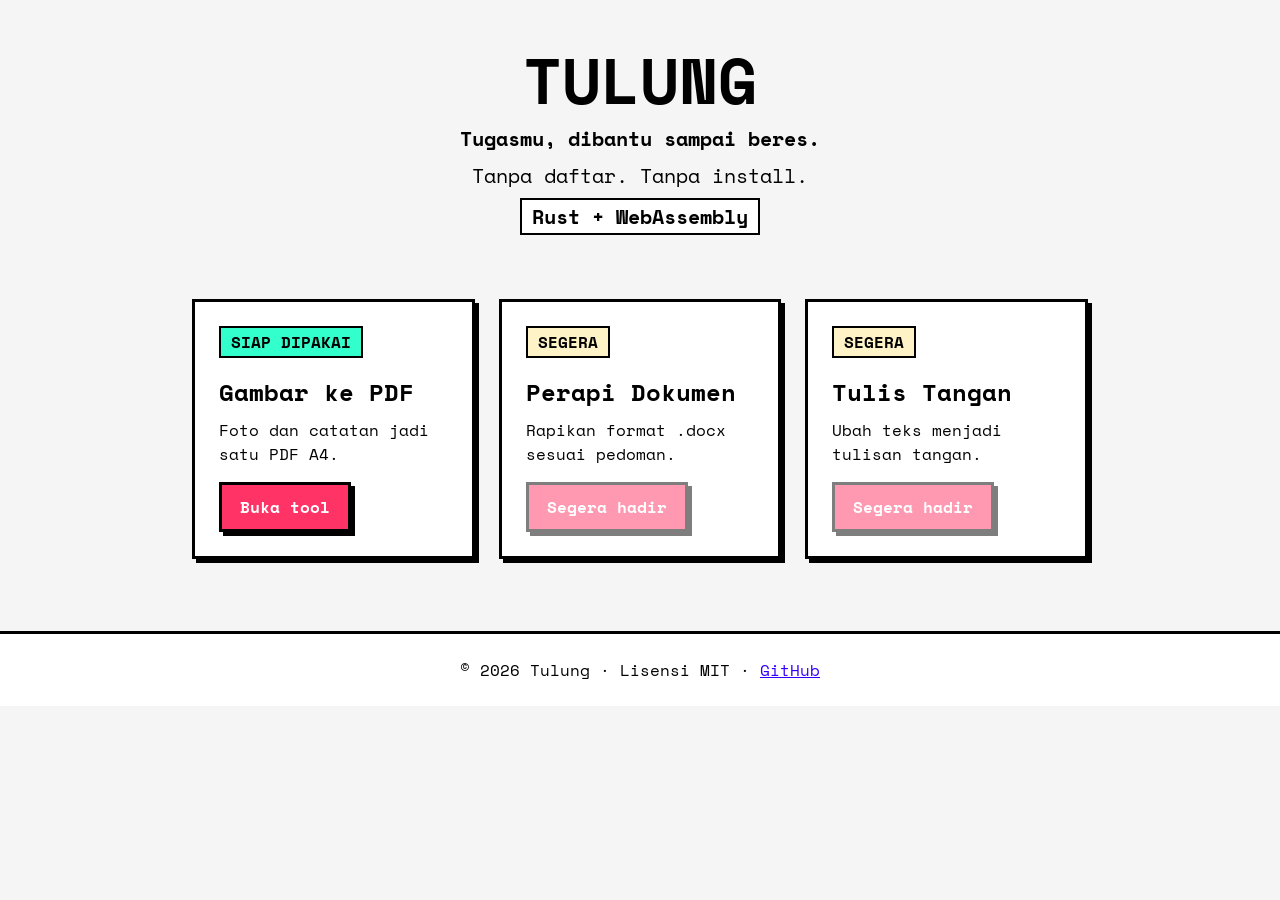
==== web/index.html @ e55a38f6 "docs(web): sederhanakan teks jadi singkat dan profesional" ====
<!DOCTYPE html>
<html lang="id">
<head>
  <meta charset="UTF-8">
  <meta name="viewport" content="width=device-width, initial-scale=1.0">
  <title>Tulung — Tugasmu, dibantu sampai beres</title>
  <link href="https://fonts.googleapis.com/css2?family=Space+Mono:wght@400;700&display=swap" rel="stylesheet">
  <link rel="stylesheet" href="styles.css">
</head>
<body>
  <main class="container">
    <header class="hero">
      <h1>TULUNG</h1>
      <p><strong>Tugasmu, dibantu sampai beres.</strong></p>
      <p>Tanpa daftar. Tanpa install.</p>
      <p><span class="badge">Rust + WebAssembly</span></p>
    </header>

    <section class="tools">
      <article class="tool-card brutal-border">
        <span class="status status-ready">SIAP DIPAKAI</span>
        <h2>Gambar ke PDF</h2>
        <p>Foto dan catatan jadi satu PDF A4.</p>
        <a class="btn brutal-btn" href="gambar-ke-pdf/">Buka tool</a>
      </article>

      <article class="tool-card brutal-border">
        <span class="status status-soon">SEGERA</span>
        <h2>Perapi Dokumen</h2>
        <p>Rapikan format .docx sesuai pedoman.</p>
        <button class="btn brutal-btn" disabled>Segera hadir</button>
      </article>

      <article class="tool-card brutal-border">
        <span class="status status-soon">SEGERA</span>
        <h2>Tulis Tangan</h2>
        <p>Ubah teks menjadi tulisan tangan.</p>
        <button class="btn brutal-btn" disabled>Segera hadir</button>
      </article>
    </section>
  </main>

  <footer>
    <p>&copy; 2026 Tulung &middot; Lisensi MIT &middot; <a href="https://github.com/senshiner/tulung">GitHub</a></p>
  </footer>
</body>
</html>
---- web/styles.css ----
/* Tulung: gaya neobrutalism, dipertahankan dari repo my-pdf.
   Token: Space Mono, border 3px hitam, bayangan keras 4px,
   primary #FF3366, secondary #3300FF, accent #33FFCC, bg #f5f5f5. */

:root {
  --primary: #ff3366;
  --secondary: #3300ff;
  --accent: #33ffcc;
  --bg: #f5f5f5;
  --ink: #000000;
  --paper: #ffffff;
  --highlight: #fef3c7;
}

* { box-sizing: border-box; }

body {
  font-family: 'Space Mono', monospace;
  background-color: var(--bg);
  color: var(--ink);
  margin: 0;
  overflow-x: hidden;
}

a { color: var(--secondary); }

.brutal-border {
  border: 3px solid var(--ink);
  box-shadow: 4px 4px 0 0 rgba(0, 0, 0, 1);
}

.brutal-btn {
  transition: transform 0.1s ease-in-out;
  cursor: pointer;
}

.brutal-btn:hover {
  transform: translate(-2px, -2px);
  box-shadow: 6px 6px 0 0 rgba(0, 0, 0, 1);
}

.brutal-btn:active {
  transform: translate(2px, 2px);
  box-shadow: 2px 2px 0 0 rgba(0, 0, 0, 1);
}

.container {
  max-width: 960px;
  margin: 0 auto;
  padding: 0 16px;
}

.hero {
  text-align: center;
  padding: 48px 16px 32px;
}

.hero h1 {
  font-size: clamp(36px, 10vw, 64px);
  line-height: 1;
  margin: 0 0 12px;
}

.hero p { font-size: clamp(16px, 4.5vw, 20px); margin: 8px 0; }

.badge {
  display: inline-block;
  border: 2px solid var(--ink);
  padding: 2px 10px;
  font-weight: 700;
  background: var(--paper);
}

.tools {
  display: grid;
  grid-template-columns: repeat(auto-fit, minmax(260px, 1fr));
  gap: 24px;
  padding: 24px 16px;
}

.tool-card {
  background: var(--paper);
  padding: 24px;
}

.tool-card h2 { margin: 0 0 8px; font-size: 24px; }
.tool-card p { margin: 0 0 16px; }

.tool-card .status {
  display: inline-block;
  padding: 2px 10px;
  font-weight: 700;
  border: 2px solid var(--ink);
  margin-bottom: 16px;
}

.status-ready { background: var(--accent); }
.status-soon { background: var(--highlight); }

.tool-card a.btn,
.tool-card button.btn {
  display: inline-block;
  padding: 10px 18px;
  font-family: 'Space Mono', monospace;
  font-weight: 700;
  font-size: 16px;
  text-decoration: none;
  color: #fff;
  background: var(--primary);
  border: 3px solid var(--ink);
  box-shadow: 4px 4px 0 0 rgba(0, 0, 0, 1);
}

.tool-card a.btn:hover,
.tool-card button.btn:hover {
  transform: translate(-2px, -2px);
  box-shadow: 6px 6px 0 0 rgba(0, 0, 0, 1);
}

.tool-card a.btn:disabled,
.tool-card button.btn:disabled {
  opacity: 0.5;
  cursor: not-allowed;
}

.drop-area {
  display: block;
  border: 3px dashed var(--ink);
  padding: 32px;
  text-align: center;
  cursor: pointer;
}

.drop-area.highlight { background-color: var(--highlight); }

.drop-area .drop-title,
.drop-area .drop-hint { display: block; }

.drop-area .drop-title { font-size: clamp(18px, 5vw, 22px); }
.drop-area .drop-hint { font-size: 14px; margin-top: 16px; }

.pick-btn {
  display: inline-block;
  padding: 10px 18px;
  background: var(--primary);
  color: #fff;
  font-weight: 700;
  margin-top: 16px;
}

.convert-btn {
  padding: 14px 28px;
  font-family: 'Space Mono', monospace;
  font-weight: 700;
  font-size: 20px;
  background: var(--secondary);
  color: #fff;
}

.convert-btn:disabled {
  opacity: 0.5;
  cursor: not-allowed;
}

.visually-hidden {
  position: absolute;
  width: 1px;
  height: 1px;
  margin: -1px;
  padding: 0;
  overflow: hidden;
  clip: rect(0 0 0 0);
  white-space: nowrap;
  border: 0;
}

.preview-grid {
  display: grid;
  grid-template-columns: repeat(auto-fill, minmax(140px, 1fr));
  gap: 12px;
  margin-top: 16px;
}

.preview-item {
  background: var(--bg);
  padding: 8px;
  position: relative;
}

.preview-item img {
  width: 100%;
  max-height: 150px;
  object-fit: contain;
  display: block;
}

.preview-item p {
  font-size: 12px;
  margin: 8px 0 0;
  overflow: hidden;
  text-overflow: ellipsis;
  white-space: nowrap;
}

.preview-item .remove {
  position: absolute;
  top: 4px;
  right: 4px;
  width: 24px;
  height: 24px;
  border: 2px solid var(--ink);
  background: var(--primary);
  color: #fff;
  font-weight: 700;
  cursor: pointer;
}

.preview-item .move {
  position: absolute;
  bottom: 4px;
  width: 24px;
  height: 24px;
  border: 2px solid var(--ink);
  background: var(--paper);
  font-weight: 700;
  cursor: pointer;
}

.preview-item .move-up { right: 32px; }
.preview-item .move-down { right: 4px; }

.preview-item .move:disabled {
  opacity: 0.4;
  cursor: not-allowed;
}

.result-row {
  display: flex;
  flex-wrap: wrap;
  align-items: center;
  gap: 8px;
}

.result-row input[type="text"] { flex: 1; min-width: 160px; }

#pdf-preview { height: 600px; }

input[type="text"] {
  font-family: 'Space Mono', monospace;
  font-weight: 700;
  padding: 8px 12px;
  border: 2px solid var(--ink);
}

.section {
  background: var(--paper);
  padding: 24px;
  margin-bottom: 32px;
}

footer {
  border-top: 3px solid var(--ink);
  background: var(--paper);
  text-align: center;
  padding: 24px 16px;
  margin-top: 48px;
}

footer p { margin: 0; }

/* HP: semua serba mengecil, tombol selebar layar. */
@media (max-width: 640px) {
  .container { padding: 0 12px; }

  .hero { padding: 32px 8px 24px; }

  .section { padding: 16px; margin-bottom: 24px; }

  .tools { padding: 16px 8px; gap: 16px; }
  .tool-card { padding: 16px; }

  .drop-area { padding: 20px 12px; }
  .pick-btn { width: 100%; padding: 12px 16px; }

  .convert-btn { width: 100%; max-width: 340px; font-size: 18px; }

  .preview-grid { grid-template-columns: repeat(auto-fill, minmax(110px, 1fr)); gap: 8px; }

  #pdf-preview { height: 420px; }

  footer { padding: 16px 12px; margin-top: 32px; font-size: 14px; }
}
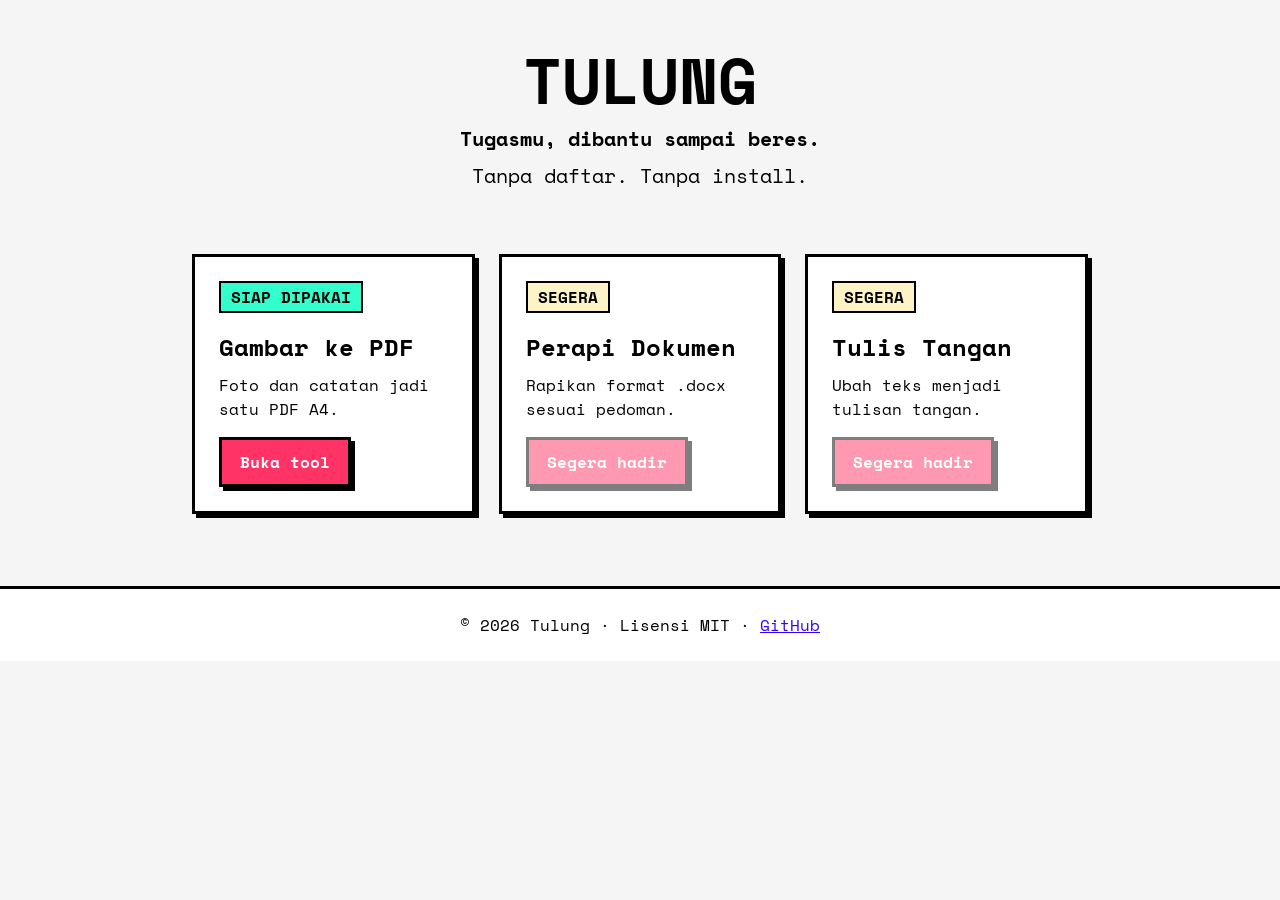
==== commit d63d5c68: "merge b64813c ke fix/hapus-badge-teknologi" ====
--- a/web/index.html
+++ b/web/index.html
@@ -13,7 +13,6 @@
       <h1>TULUNG</h1>
       <p><strong>Tugasmu, dibantu sampai beres.</strong></p>
       <p>Tanpa daftar. Tanpa install.</p>
-      <p><span class="badge">Rust + WebAssembly</span></p>
     </header>
 
     <section class="tools">
--- a/web/styles.css
+++ b/web/styles.css
@@ -62,14 +62,6 @@
 }
 
 .hero p { font-size: clamp(16px, 4.5vw, 20px); margin: 8px 0; }
-
-.badge {
-  display: inline-block;
-  border: 2px solid var(--ink);
-  padding: 2px 10px;
-  font-weight: 700;
-  background: var(--paper);
-}
 
 .tools {
   display: grid;
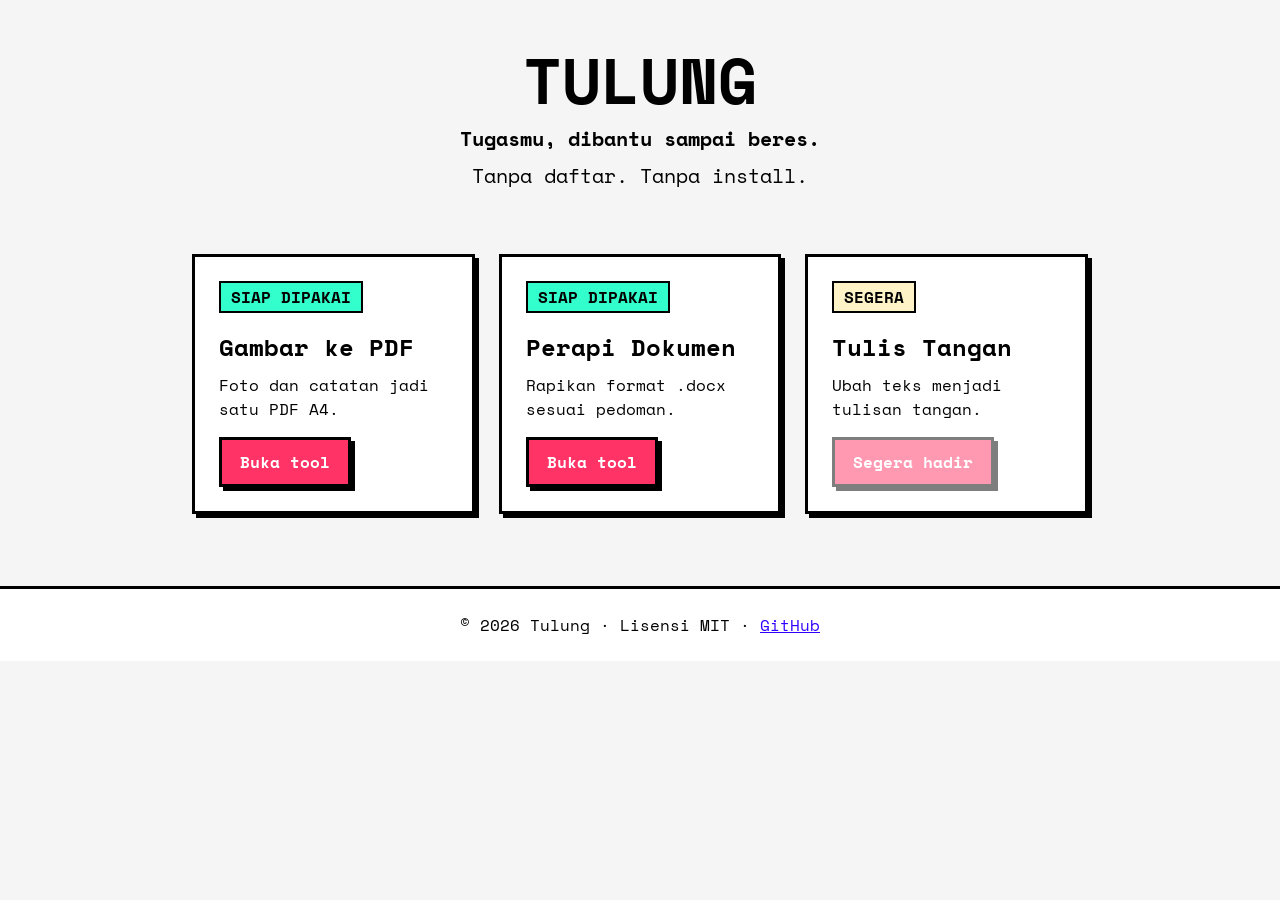
==== commit aebbeda6: "feat(perapi-dokumen): pindai dan perbaiki format .docx (Tahap 2)" ====
--- a/web/index.html
+++ b/web/index.html
@@ -24,10 +24,10 @@
       </article>
 
       <article class="tool-card brutal-border">
-        <span class="status status-soon">SEGERA</span>
+        <span class="status status-ready">SIAP DIPAKAI</span>
         <h2>Perapi Dokumen</h2>
         <p>Rapikan format .docx sesuai pedoman.</p>
-        <button class="btn brutal-btn" disabled>Segera hadir</button>
+        <a class="btn brutal-btn" href="perapi-dokumen/">Buka tool</a>
       </article>
 
       <article class="tool-card brutal-border">
--- a/web/styles.css
+++ b/web/styles.css
@@ -233,6 +233,20 @@
   gap: 8px;
 }
 
+.option-group { margin-top: 20px; }
+.option-group:first-child { margin-top: 0; }
+.option-label { font-weight: 700; margin: 0 0 8px; }
+.option-buttons { display: flex; flex-wrap: wrap; gap: 8px; }
+
+.option-btn {
+  padding: 8px 14px;
+  font-family: 'Space Mono', monospace;
+  font-weight: 700;
+  background: var(--paper);
+}
+
+.option-btn.selected { background: var(--ink); color: #fff; }
+
 .result-row input[type="text"] { flex: 1; min-width: 160px; }
 
 #pdf-preview { height: 600px; }
@@ -278,6 +292,8 @@
 
   .preview-grid { grid-template-columns: repeat(auto-fill, minmax(110px, 1fr)); gap: 8px; }
 
+  .option-btn { flex: 1 1 auto; }
+
   #pdf-preview { height: 420px; }
 
   footer { padding: 16px 12px; margin-top: 32px; font-size: 14px; }
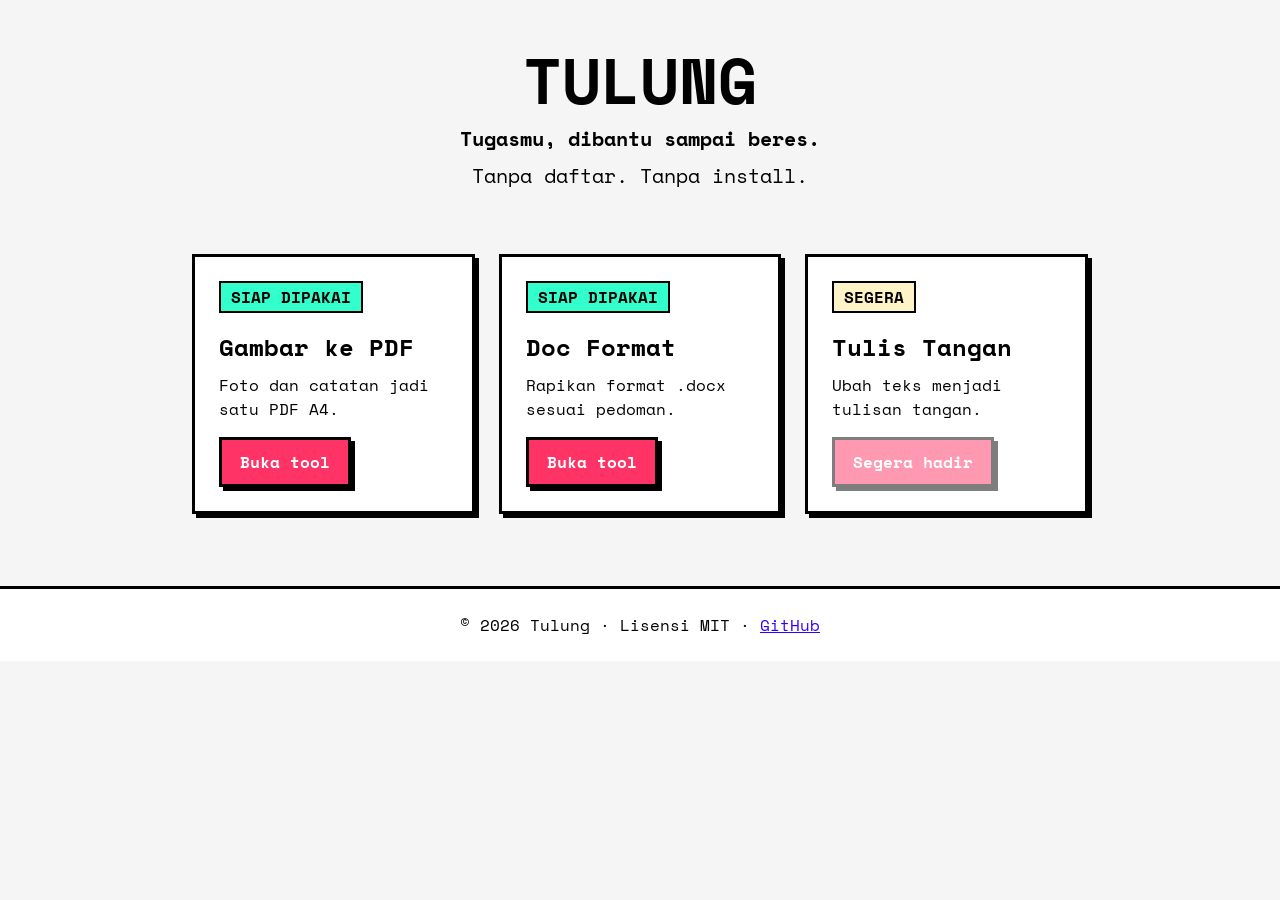
==== commit c6bc3196: "refactor(doc-format): ganti nama Perapi Dokumen jadi Doc Format" ====
--- a/web/index.html
+++ b/web/index.html
@@ -25,9 +25,9 @@
 
       <article class="tool-card brutal-border">
         <span class="status status-ready">SIAP DIPAKAI</span>
-        <h2>Perapi Dokumen</h2>
+        <h2>Doc Format</h2>
         <p>Rapikan format .docx sesuai pedoman.</p>
-        <a class="btn brutal-btn" href="perapi-dokumen/">Buka tool</a>
+        <a class="btn brutal-btn" href="doc-format/">Buka tool</a>
       </article>
 
       <article class="tool-card brutal-border">
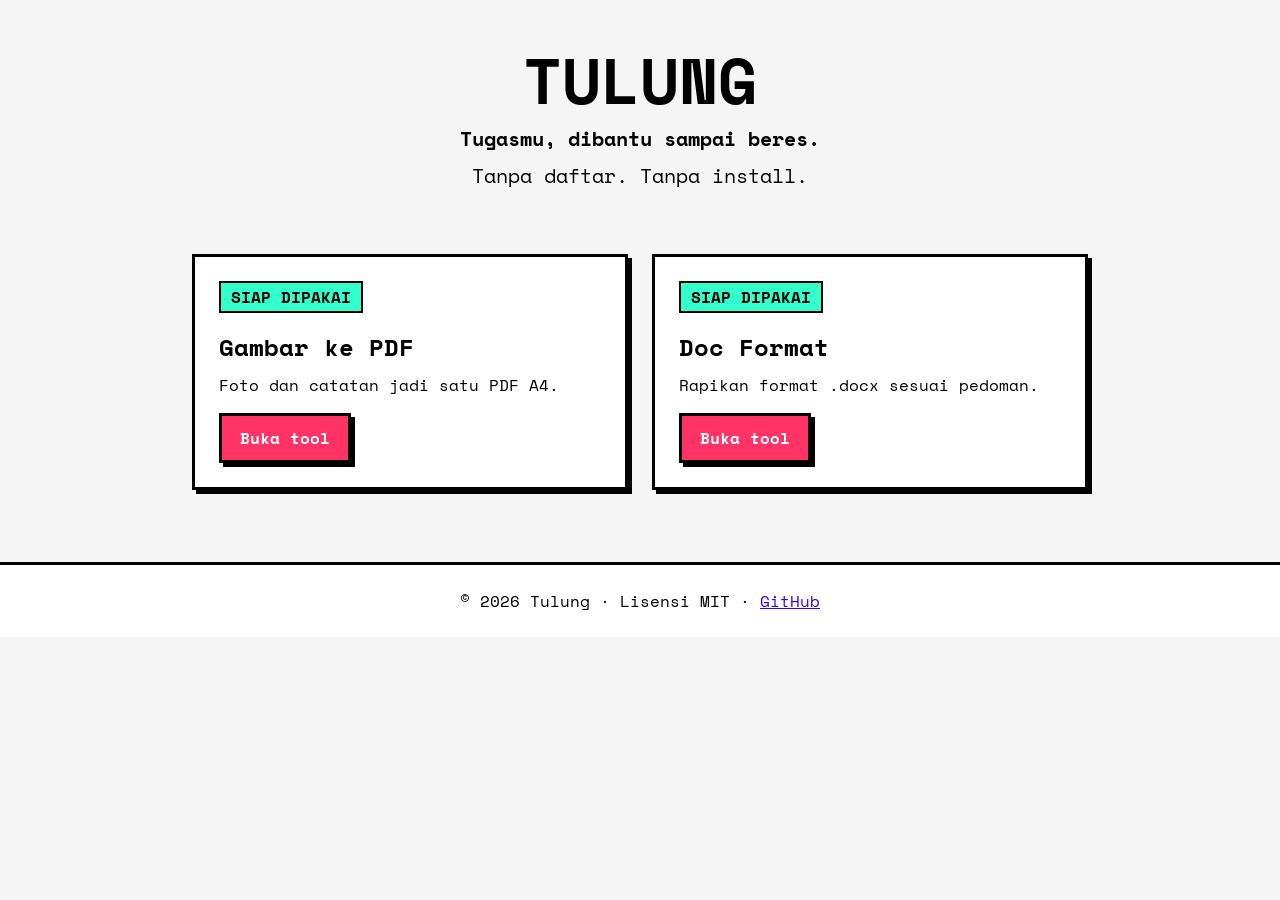
==== commit 413fd3c6: "fix: hapus kartu Tulis Tangan dari landing sampai fiturnya jadi" ====
--- a/web/index.html
+++ b/web/index.html
@@ -29,13 +29,6 @@
         <p>Rapikan format .docx sesuai pedoman.</p>
         <a class="btn brutal-btn" href="doc-format/">Buka tool</a>
       </article>
-
-      <article class="tool-card brutal-border">
-        <span class="status status-soon">SEGERA</span>
-        <h2>Tulis Tangan</h2>
-        <p>Ubah teks menjadi tulisan tangan.</p>
-        <button class="btn brutal-btn" disabled>Segera hadir</button>
-      </article>
     </section>
   </main>
 
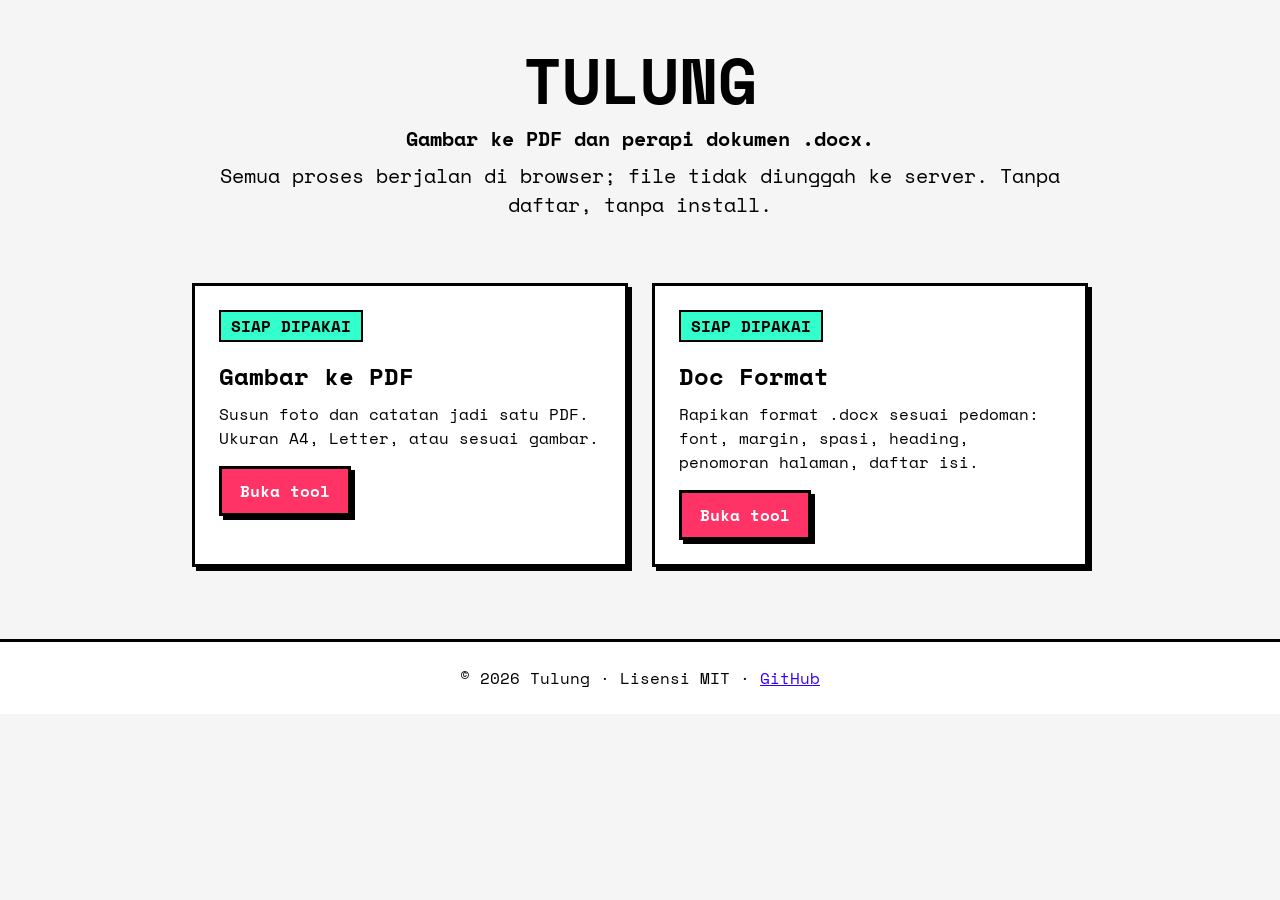
==== commit 45a85cdb: "chore: import Tulung source" ====
--- a/web/index.html
+++ b/web/index.html
@@ -3,7 +3,7 @@
 <head>
   <meta charset="UTF-8">
   <meta name="viewport" content="width=device-width, initial-scale=1.0">
-  <title>Tulung — Tugasmu, dibantu sampai beres</title>
+  <title>Tulung — Gambar ke PDF dan Perapi Dokumen .docx</title>
   <link href="https://fonts.googleapis.com/css2?family=Space+Mono:wght@400;700&display=swap" rel="stylesheet">
   <link rel="stylesheet" href="styles.css">
 </head>
@@ -11,22 +11,22 @@
   <main class="container">
     <header class="hero">
       <h1>TULUNG</h1>
-      <p><strong>Tugasmu, dibantu sampai beres.</strong></p>
-      <p>Tanpa daftar. Tanpa install.</p>
+      <p><strong>Gambar ke PDF dan perapi dokumen .docx.</strong></p>
+      <p>Semua proses berjalan di browser; file tidak diunggah ke server. Tanpa daftar, tanpa install.</p>
     </header>
 
     <section class="tools">
       <article class="tool-card brutal-border">
         <span class="status status-ready">SIAP DIPAKAI</span>
         <h2>Gambar ke PDF</h2>
-        <p>Foto dan catatan jadi satu PDF A4.</p>
+        <p>Susun foto dan catatan jadi satu PDF. Ukuran A4, Letter, atau sesuai gambar.</p>
         <a class="btn brutal-btn" href="gambar-ke-pdf/">Buka tool</a>
       </article>
 
       <article class="tool-card brutal-border">
         <span class="status status-ready">SIAP DIPAKAI</span>
         <h2>Doc Format</h2>
-        <p>Rapikan format .docx sesuai pedoman.</p>
+        <p>Rapikan format .docx sesuai pedoman: font, margin, spasi, heading, penomoran halaman, daftar isi.</p>
         <a class="btn brutal-btn" href="doc-format/">Buka tool</a>
       </article>
     </section>
--- a/web/styles.css
+++ b/web/styles.css
@@ -87,7 +87,6 @@
 }
 
 .status-ready { background: var(--accent); }
-.status-soon { background: var(--highlight); }
 
 .tool-card a.btn,
 .tool-card button.btn {
@@ -221,6 +220,18 @@
 .preview-item .move-up { right: 32px; }
 .preview-item .move-down { right: 4px; }
 
+.preview-item .rotate {
+  position: absolute;
+  bottom: 4px;
+  left: 4px;
+  width: 24px;
+  height: 24px;
+  border: 2px solid var(--ink);
+  background: var(--paper);
+  font-weight: 700;
+  cursor: pointer;
+}
+
 .preview-item .move:disabled {
   opacity: 0.4;
   cursor: not-allowed;
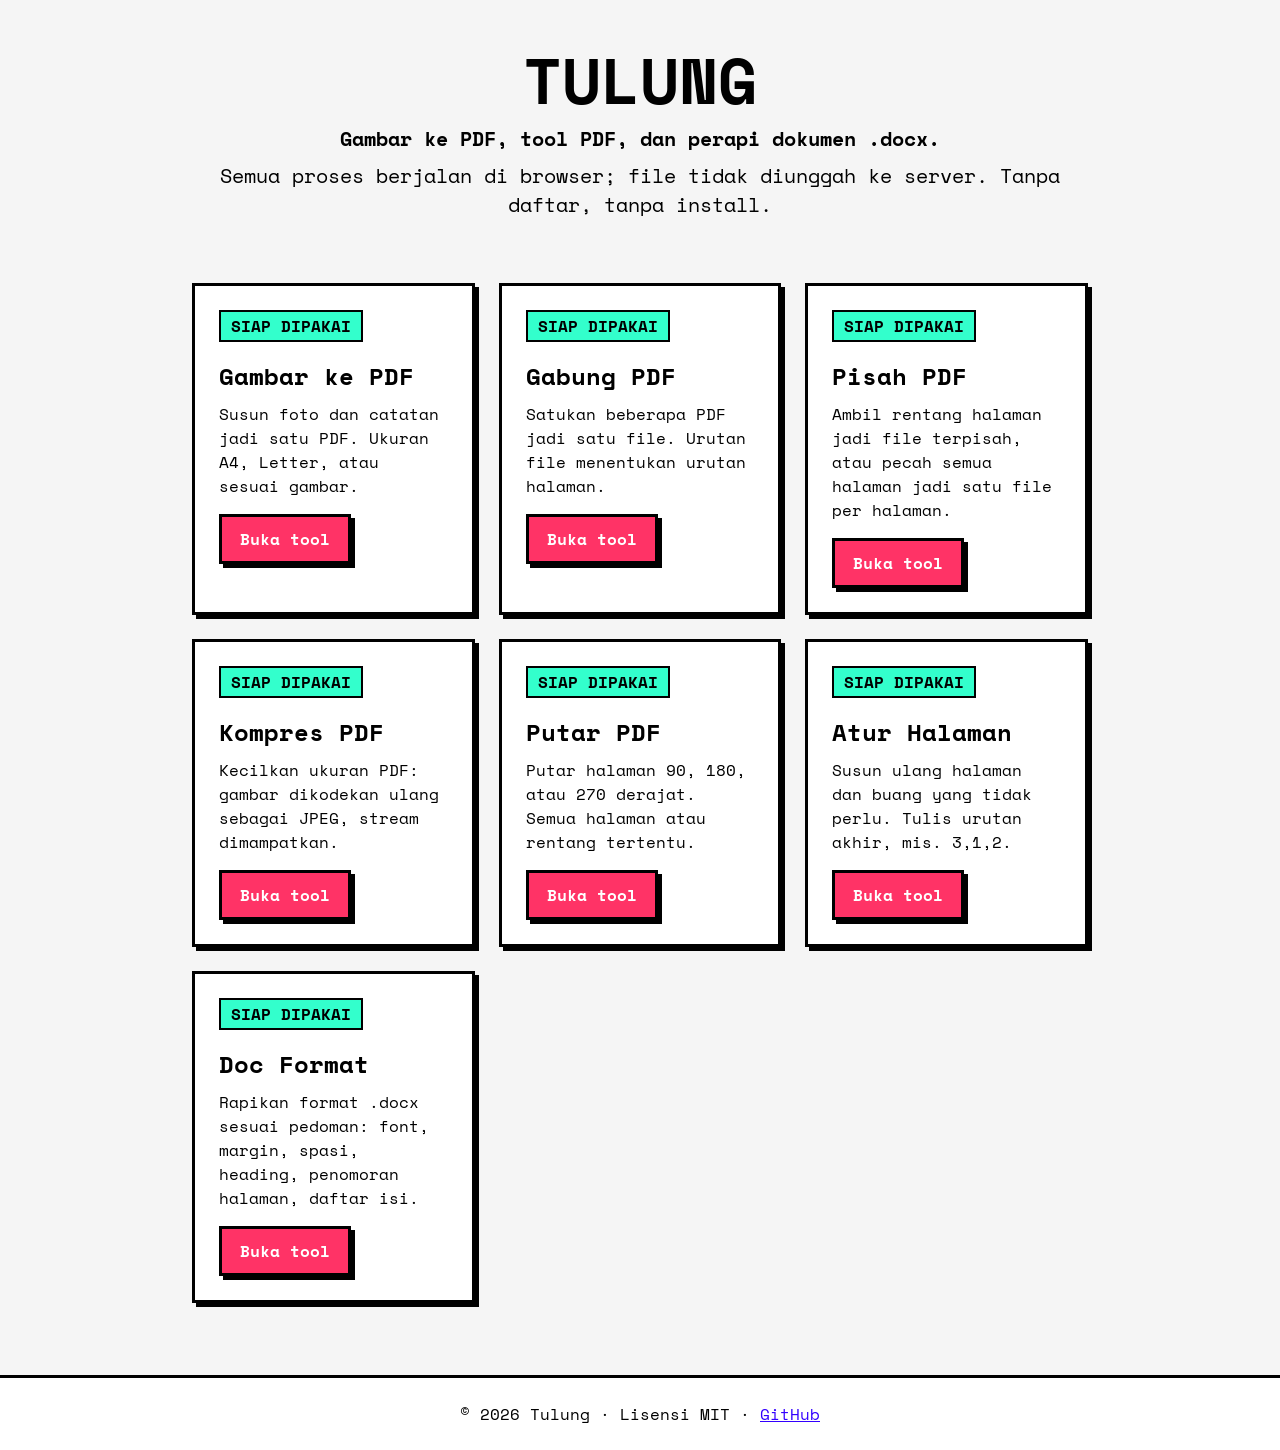
==== commit a2832605: "feat(pdf): tambah tool Gabung, Pisah, Kompres, Putar, dan Atur Halaman" ====
--- a/web/index.html
+++ b/web/index.html
@@ -3,7 +3,7 @@
 <head>
   <meta charset="UTF-8">
   <meta name="viewport" content="width=device-width, initial-scale=1.0">
-  <title>Tulung — Gambar ke PDF dan Perapi Dokumen .docx</title>
+  <title>Tulung — Gambar ke PDF, Tool PDF, dan Perapi Dokumen .docx</title>
   <link href="https://fonts.googleapis.com/css2?family=Space+Mono:wght@400;700&display=swap" rel="stylesheet">
   <link rel="stylesheet" href="styles.css">
 </head>
@@ -11,7 +11,7 @@
   <main class="container">
     <header class="hero">
       <h1>TULUNG</h1>
-      <p><strong>Gambar ke PDF dan perapi dokumen .docx.</strong></p>
+      <p><strong>Gambar ke PDF, tool PDF, dan perapi dokumen .docx.</strong></p>
       <p>Semua proses berjalan di browser; file tidak diunggah ke server. Tanpa daftar, tanpa install.</p>
     </header>
 
@@ -21,6 +21,41 @@
         <h2>Gambar ke PDF</h2>
         <p>Susun foto dan catatan jadi satu PDF. Ukuran A4, Letter, atau sesuai gambar.</p>
         <a class="btn brutal-btn" href="gambar-ke-pdf/">Buka tool</a>
+      </article>
+
+      <article class="tool-card brutal-border">
+        <span class="status status-ready">SIAP DIPAKAI</span>
+        <h2>Gabung PDF</h2>
+        <p>Satukan beberapa PDF jadi satu file. Urutan file menentukan urutan halaman.</p>
+        <a class="btn brutal-btn" href="gabung-pdf/">Buka tool</a>
+      </article>
+
+      <article class="tool-card brutal-border">
+        <span class="status status-ready">SIAP DIPAKAI</span>
+        <h2>Pisah PDF</h2>
+        <p>Ambil rentang halaman jadi file terpisah, atau pecah semua halaman jadi satu file per halaman.</p>
+        <a class="btn brutal-btn" href="pisah-pdf/">Buka tool</a>
+      </article>
+
+      <article class="tool-card brutal-border">
+        <span class="status status-ready">SIAP DIPAKAI</span>
+        <h2>Kompres PDF</h2>
+        <p>Kecilkan ukuran PDF: gambar dikodekan ulang sebagai JPEG, stream dimampatkan.</p>
+        <a class="btn brutal-btn" href="kompres-pdf/">Buka tool</a>
+      </article>
+
+      <article class="tool-card brutal-border">
+        <span class="status status-ready">SIAP DIPAKAI</span>
+        <h2>Putar PDF</h2>
+        <p>Putar halaman 90, 180, atau 270 derajat. Semua halaman atau rentang tertentu.</p>
+        <a class="btn brutal-btn" href="putar-pdf/">Buka tool</a>
+      </article>
+
+      <article class="tool-card brutal-border">
+        <span class="status status-ready">SIAP DIPAKAI</span>
+        <h2>Atur Halaman</h2>
+        <p>Susun ulang halaman dan buang yang tidak perlu. Tulis urutan akhir, mis. 3,1,2.</p>
+        <a class="btn brutal-btn" href="atur-halaman/">Buka tool</a>
       </article>
 
       <article class="tool-card brutal-border">
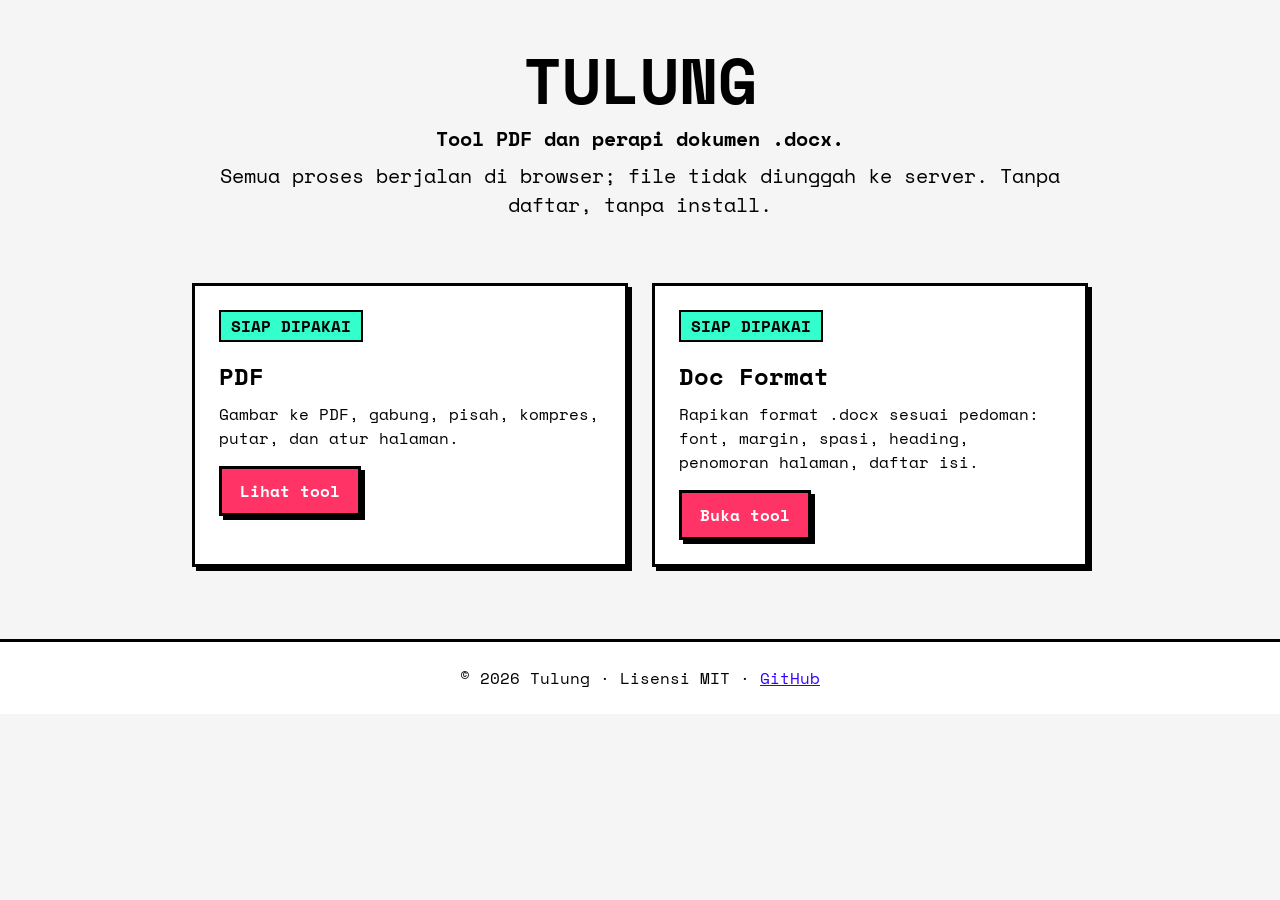
==== commit d26b4e74: "feat(web): beranda dua kategori, tool PDF pindah ke halaman /pdf/" ====
--- a/web/index.html
+++ b/web/index.html
@@ -3,7 +3,7 @@
 <head>
   <meta charset="UTF-8">
   <meta name="viewport" content="width=device-width, initial-scale=1.0">
-  <title>Tulung — Gambar ke PDF, Tool PDF, dan Perapi Dokumen .docx</title>
+  <title>Tulung — Tool PDF dan Perapi Dokumen .docx</title>
   <link href="https://fonts.googleapis.com/css2?family=Space+Mono:wght@400;700&display=swap" rel="stylesheet">
   <link rel="stylesheet" href="styles.css">
 </head>
@@ -11,51 +11,16 @@
   <main class="container">
     <header class="hero">
       <h1>TULUNG</h1>
-      <p><strong>Gambar ke PDF, tool PDF, dan perapi dokumen .docx.</strong></p>
+      <p><strong>Tool PDF dan perapi dokumen .docx.</strong></p>
       <p>Semua proses berjalan di browser; file tidak diunggah ke server. Tanpa daftar, tanpa install.</p>
     </header>
 
     <section class="tools">
       <article class="tool-card brutal-border">
         <span class="status status-ready">SIAP DIPAKAI</span>
-        <h2>Gambar ke PDF</h2>
-        <p>Susun foto dan catatan jadi satu PDF. Ukuran A4, Letter, atau sesuai gambar.</p>
-        <a class="btn brutal-btn" href="gambar-ke-pdf/">Buka tool</a>
-      </article>
-
-      <article class="tool-card brutal-border">
-        <span class="status status-ready">SIAP DIPAKAI</span>
-        <h2>Gabung PDF</h2>
-        <p>Satukan beberapa PDF jadi satu file. Urutan file menentukan urutan halaman.</p>
-        <a class="btn brutal-btn" href="gabung-pdf/">Buka tool</a>
-      </article>
-
-      <article class="tool-card brutal-border">
-        <span class="status status-ready">SIAP DIPAKAI</span>
-        <h2>Pisah PDF</h2>
-        <p>Ambil rentang halaman jadi file terpisah, atau pecah semua halaman jadi satu file per halaman.</p>
-        <a class="btn brutal-btn" href="pisah-pdf/">Buka tool</a>
-      </article>
-
-      <article class="tool-card brutal-border">
-        <span class="status status-ready">SIAP DIPAKAI</span>
-        <h2>Kompres PDF</h2>
-        <p>Kecilkan ukuran PDF: gambar dikodekan ulang sebagai JPEG, stream dimampatkan.</p>
-        <a class="btn brutal-btn" href="kompres-pdf/">Buka tool</a>
-      </article>
-
-      <article class="tool-card brutal-border">
-        <span class="status status-ready">SIAP DIPAKAI</span>
-        <h2>Putar PDF</h2>
-        <p>Putar halaman 90, 180, atau 270 derajat. Semua halaman atau rentang tertentu.</p>
-        <a class="btn brutal-btn" href="putar-pdf/">Buka tool</a>
-      </article>
-
-      <article class="tool-card brutal-border">
-        <span class="status status-ready">SIAP DIPAKAI</span>
-        <h2>Atur Halaman</h2>
-        <p>Susun ulang halaman dan buang yang tidak perlu. Tulis urutan akhir, mis. 3,1,2.</p>
-        <a class="btn brutal-btn" href="atur-halaman/">Buka tool</a>
+        <h2>PDF</h2>
+        <p>Gambar ke PDF, gabung, pisah, kompres, putar, dan atur halaman.</p>
+        <a class="btn brutal-btn" href="pdf/">Lihat tool</a>
       </article>
 
       <article class="tool-card brutal-border">
